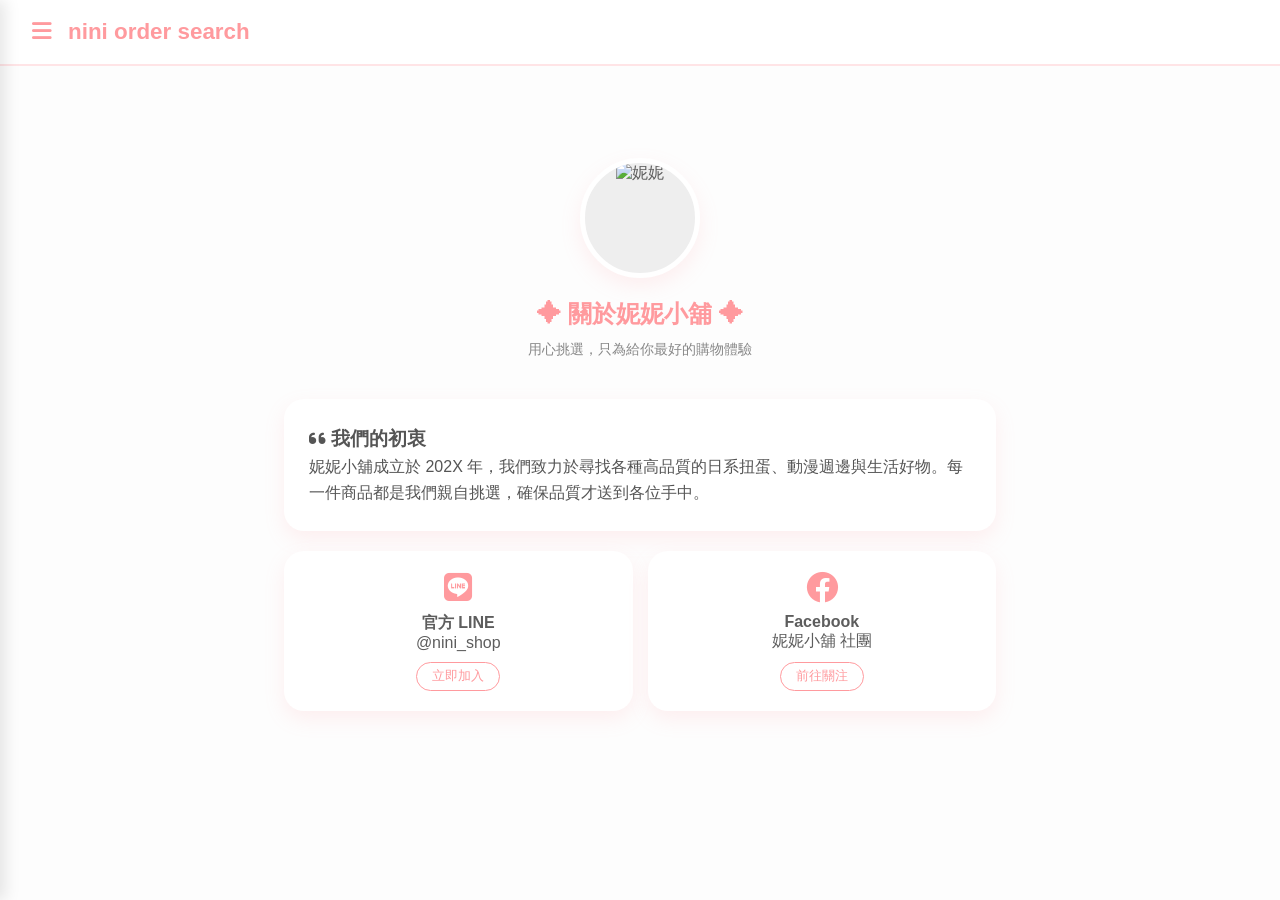
==== about.html @ d5d5d343 "TEST 20260507 TEST 20260507" ====
<!DOCTYPE html>
<html lang="zh-TW">
<head>
    <meta charset="UTF-8">
    <meta name="viewport" content="width=device-width, initial-scale=1.0">
    <title>關於我們 | 妮妮訂單查詢</title>
    <link rel="stylesheet" href="https://cdnjs.cloudflare.com/ajax/libs/font-awesome/6.0.0/css/all.min.css">
    <link rel="stylesheet" href="style.css">
</head>
<body>

    <header class="top-nav">
        <button id="menu-toggle" class="icon-btn"><i class="fas fa-bars"></i></button>
        <div class="logo">nini order search</div>
    </header>

    <nav id="side-menu" class="side-menu">
        <div class="menu-header">
            <h3>MENU</h3>
            <button id="menu-close" class="close-btn"><i class="fas fa-times"></i></button>
        </div>
        <ul class="menu-list">
            <li><a href="index.html"><i class="fas fa-home"></i> 首頁</a></li>
            <li><a href="query.html"><i class="fas fa-search"></i> 訂單查詢</a></li>
            <li><a href="shop.html"><i class="fas fa-shopping-bag"></i> 現貨賣場</a></li>
            <li><a href="about.html" class="active"><i class="fas fa-info-circle"></i> 關於我們</a></li>
        </ul>
    </nav>

    <main class="main-content">
        <section class="about-section">
            <div class="about-hero">
                <div class="profile-img">
                    <img src="images/nini-avatar.jpg" alt="妮妮">
                </div>
                <h2>✦ 關於妮妮小舖 ✦</h2>
                <p class="subtitle">用心挑選，只為給你最好的購物體驗</p>
            </div>

            <div class="about-content">
                <div class="info-card">
                    <h3><i class="fas fa-quote-left"></i> 我們的初衷</h3>
                    <p>妮妮小舖成立於 202X 年，我們致力於尋找各種高品質的日系扭蛋、動漫週邊與生活好物。每一件商品都是我們親自挑選，確保品質才送到各位手中。</p>
                </div>

                <div class="contact-grid">
                    <div class="contact-item">
                        <i class="fab fa-line"></i>
                        <h4>官方 LINE</h4>
                        <p>@nini_shop</p>
                        <a href="#" class="btn-outline">立即加入</a>
                    </div>
                    <div class="contact-item">
                        <i class="fab fa-facebook"></i>
                        <h4>Facebook</h4>
                        <p>妮妮小舖 社團</p>
                        <a href="#" class="btn-outline">前往關注</a>
                    </div>
                </div>
            </div>
        </section>
    </main>

    <div id="overlay" class="overlay"></div>
    <script src="script.js"></script>
</body>
</html>
---- style.css ----
:root {
    --primary-color: #ff9a9e;    /* 珊瑚粉 - 可愛主色 */
    --secondary-color: #f6d365;  /* 奶油黃 - 點綴色 */
    --bg-soft: #fff9f9;          /* 非常淡的粉底色 */
    --text-main: #5d5d5d;        /* 深灰而非純黑，更有質感 */
    --white: #ffffff;
    --radius: 20px;              /* 大圓角增加親和力 */
    --shadow: 0 8px 20px rgba(255, 154, 158, 0.15);
}

* {
    box-sizing: border-box;
    margin: 0;
    padding: 0;
}

body {
    font-family: "微軟正黑體", "Apple LiGothic Medium", sans-serif;
    background-color: #FDFDFD;
    color: var(--text-main);
    overflow-x: hidden;
}

/* 頂部導航 */
.top-nav {
    background: var(--white);
    padding: 1.2rem 2rem;
    display: flex;
    align-items: center;
    position: sticky;
    top: 0;
    z-index: 1000;
    border-bottom: 2px solid #ffe4e6;
}

.icon-btn {
    background: none;
    border: none;
    color: var(--primary-color);
    font-size: 1.4rem;
    cursor: pointer;
    margin-right: 1rem;
    transition: transform 0.2s;
}

.icon-btn:hover { transform: scale(1.1); }

.logo {
    font-size: 1.4rem;
    font-weight: 900;
    color: var(--primary-color);
    text-transform: lowercase;
}
/* 側邊欄基本狀態 */
.side-menu {
    position: fixed;
    top: 0;
    left: -280px; /* 初始位置在螢幕左側外面 */
    width: 280px;
    height: 100%;
    background: #ffffff;
    z-index: 2000; /* 💡 確保這數字比 overlay 高 */
    transition: 0.3s ease; /* 💡 讓它滑出來 */
    box-shadow: 5px 0 15px rgba(0,0,0,0.1);
}
/* 💡 當選單「長出來」時的狀態 */
.side-menu.active {
    left: 0; 
}

/* 頂部 Header */
.menu-header {
    padding: 30px 20px;
    background: #fff5f6; /* 淡淡的底色區分 */
    display: flex;
    justify-content: space-between;
    align-items: center;
}

.menu-header h3 {
    margin: 0;
    color: #ff9a9e;
    font-size: 1.2rem;
}

/* 💡 圓形關閉鈕樣式 */
.close-btn {
    background: #ff9a9e;
    color: white;
    border: none;
    width: 32px;
    height: 32px;
    border-radius: 50%;
    display: flex;
    justify-content: center;
    align-items: center;
    cursor: pointer;
    font-size: 1rem;
    transition: 0.2s;
}

.close-btn:hover {
    background: #ff8085;
    transform: rotate(90deg); /* 滑過時轉一下，更有動感 */
}

/* 列表樣式 */
.menu-list {
    list-style: none;
    padding: 20px 0;
    margin: 0;
}

.menu-list li a {
    padding: 15px 25px;
    text-decoration: none;
    color: #555;
    display: flex;
    align-items: center;
    gap: 15px;
    transition: 0.3s;
}

.menu-list li a i {
    width: 20px;
    color: #ff9a9e;
}

.menu-list li a:hover {
    background: #fffafa;
    color: #ff9a9e;
    padding-left: 35px; /* 滑過時有個向右縮排的效果 */
}

/* 底部區塊 */
.menu-footer {
    margin-top: auto;
    padding: 30px 20px;
    text-align: center;
    border-top: 1px dashed #ffe4e6;
}

.menu-footer p {
    font-size: 0.85rem;
    color: #999;
    margin-bottom: 10px;
}

.social-links {
    display: flex;
    justify-content: center;
    gap: 20px;
    font-size: 1.5rem;
}

.social-links a {
    color: #ff9a9e;
}

/* 主內容 */
.main-content {
    max-width: 800px;
    margin: 2rem auto;
    padding: 0 1.5rem;
}

/* 輪播圖容器優化 */
.hero-carousel {
    width: 100%;
    aspect-ratio: 16 / 9; /* 稍微扁一點點，主流比例 */
    /* 或者 */
    /* aspect-ratio: 3 / 2;  高一點點，更有份量感 */
    margin-bottom: 2rem;
    overflow: hidden;
    border-radius: var(--radius);
    box-shadow: var(--shadow);
    background: #f0f0f0; /* 圖片載入前的底色 */
}

.swiper {
    width: 100%;
    height: 100%;
}

.swiper-slide img {
    width: 100%;
    height: 100%; /* 💡 配合容器高度 */
    display: block;
    object-fit: cover; 
    object-position: center; /* 確保裁切時保留圖片中心 */
}

/* 自定義分頁點顏色 */
.swiper-pagination-bullet-active {
    background: var(--primary-color) !important;
}

/* 針對小螢幕（手機）的微調 */
@media (max-width: 480px) {
    .hero-carousel {
        margin-top: 1rem;
        border-radius: 15px; /* 手機版圓角稍微縮小一點點 */
    }
}

/* 查詢框：胖嘟嘟的設計 */
.search-card {
    background: var(--white);
    padding: 0.8rem 1rem 0.8rem 2rem;
    border-radius: 50px;
    display: flex;
    align-items: center;
    box-shadow: var(--shadow);
    margin-bottom: 3rem;
}

.search-card input {
    flex: 1;
    border: none;
    outline: none;
    font-size: 1.1rem;
    color: var(--text-main);
}

.btn-primary {
    background: linear-gradient(to right, #ff9a9e 0%, #fecfef 100%);
    color: white;
    border: none;
    padding: 0.8rem 2.5rem;
    border-radius: 40px;
    cursor: pointer;
    font-weight: bold;
    box-shadow: 0 4px 10px rgba(255, 154, 158, 0.3);
    transition: 0.3s;
}

.btn-primary:hover {
    transform: translateY(-3px);
    box-shadow: 0 6px 15px rgba(255, 154, 158, 0.4);
}
/* 查詢按鈕正在搜尋時的樣式 */
.btn-primary.loading {
    background: #cccccc !important; /* 變灰色 */
    border-color: #bbbbbb !important;
    color: #711111 !important;
    cursor: not-allowed; /* 滑鼠變成禁止點擊 */
    opacity: 0.8;
}

/* 佈告欄：小卡片感 */
.notice-board {
    margin-top: 20px;
    background: var(--white);
    border-radius: var(--radius);
    padding: 2rem;
    box-shadow: var(--shadow);
}

.section-title {
    font-size: 1.3rem;
    font-weight: bold;
    color: var(--primary-color);
    margin-bottom: 1.5rem;
}

.notice-item {
    display: flex;
    align-items: flex-start;
    gap: 1rem;
    padding: 1.2rem 0;
    border-bottom: 1px dashed #f0f0f0;
}

.notice-tag {
    background: #ffe4e6;
    color: var(--primary-color);
    font-size: 0.7rem;
    font-weight: bold;
    padding: 2px 8px;
    border-radius: 10px;
}

.date { font-size: 0.8rem; color: #aaa; }

/* 遮罩 */
.overlay {
    display: none;
    position: fixed;
    top:0; left:0; width:100%; height:100%;
    background: rgba(255, 154, 158, 0.1);
    backdrop-filter: blur(4px); /* 背景模糊 */
    z-index: 1500;
}
.overlay.active { display: block; }

/* 查詢標題 */
.search-title {
    color: var(--primary-color);
    font-size: 1.8rem;
    margin-bottom: 1.5rem;
    text-align: center;
    font-weight: 900;
}

/* 查詢表單卡片 */
.search-form-card {
    margin-bottom: 25px;
    background: var(--white);
    padding: 2rem;
    border-radius: var(--radius);
    box-shadow: var(--shadow);
    max-width: 500px;
    margin: 0 auto;
}

.input-group {
    text-align: left;
    margin-bottom: 1.5rem;
}

.input-group label {
    display: block;
    font-size: 0.95rem;
    color: var(--primary-color);
    margin-bottom: 0.5rem;
    font-weight: bold;
}

.input-group input {
    width: 100%;
    padding: 12px 15px;
    border-radius: 15px;
    outline: none;
    font-size: 1rem;
    transition: 0.3s;
    background: #FFFFFF;
    border: 1px solid #FFE4E6; /* 極淺的粉紅邊框 */
    color: #4A4A4A;
}

.input-group input:focus {
    border-color: var(--primary-color);
}

/* 查詢按鈕寬度調整 */
#submit-query {
    width: 100%;
    margin-top: 0.5rem;
    font-size: 1.1rem;
}

/* 結果區塊樣式 */
.result-section {
    margin-top: 2rem;
    animation: fadeIn 0.5s ease;
}

@keyframes fadeIn {
    from { opacity: 0; transform: translateY(10px); }
    to { opacity: 1; transform: translateY(0); }
}
/* 讓卡片可以相對定位，好讓狀態標籤定在右上角 */
.order-card {
    position: relative; /* 必須加這行 */
    background: #FFFFFF;
    border-radius: 12px;
    padding: 20px 15px 15px 15px; /* 頂部多留一點空間給狀態 */
    margin-bottom: 15px;
    box-shadow: 0 10px 30px rgba(255, 154, 158, 0.1);
    border: 1px solid #ffe4e8;
}

/* 類型標籤 (如：扭蛋、JUMP SHOP) */
.type-tag {
    background: #4cb3f8; /* 粉紅色標籤 */
    color: #fff;
    padding: 3px 10px;
    border-radius: 20px;
    font-size: 0.85em;
    font-weight: bold;
    margin-right: 8px;
}

/* 狀態標籤改到右上角 */
.status-badge {
    position: absolute;
    top: 15px;
    right: 15px;
    padding: 4px 10px;
    border-radius: 8px;
    font-size: 0.8rem;
    font-weight: bold;
}

.status-badge.status-pending {
    background: #fff5e6;
    color: #ff9900;
}

/* 處理換行問題：保留試算表內的換行格式 */
.item-name {
    margin: 15px 0;
    color: #4A4A4A; 
    font-weight: 600;
    line-height: 1.5;
    white-space: pre-wrap; /* 💡 關鍵：保留換行且自動折行 */
}
.order-date {
    /* 💡 日期改成中灰色，不要搶戲 */
    color: #9B9B9B; 
}
/* 價格區域與圖示 */
.price-info {
    display: flex;
    justify-content: space-between;
    border-top: 1px dashed #eee;
    padding-top: 12px;
    margin-top: 10px;
    font-size: 0.9rem;
}

.price-item i {
    margin-right: 4px;
    color: var(--primary-color);
}

/* 剩餘金額不為 0 時的醒目樣式 */
.has-balance {
    color: #e63946; /* 醒目的紅色 */
    background: #fff0f0;
    padding: 2px 6px;
    border-radius: 4px;
    font-weight: 900;
}

/* 已完成狀態改用藍綠色系，代表健康、正確 */
.status-completed {
    background: #11d15b !important;
    color: #fefefe !important;
}


/* 分頁安鈕 */
.pagination-container {
    display: flex;
    justify-content: center;
    gap: 10px;
    margin-top: 20px;
}

.page-btn {
    border: none;
    background: #fff;
    color: var(--primary-color);
    padding: 8px 15px;
    border-radius: 10px;
    cursor: pointer;
    box-shadow: var(--shadow);
    transition: 0.3s;
}

.page-btn.active {
    background: var(--primary-color);
    color: white;
}
/* 分頁安鈕 */

/* 彈窗背景遮罩 */
.modal {
    display: none; /* 預設隱藏 */
    position: fixed;
    top: 0; left: 0;
    width: 100%; height: 100%;
    background: rgba(255, 154, 158, 0.2);
    backdrop-filter: blur(8px);
    z-index: 3000;
    align-items: center;
    justify-content: center;
}

/* 彈窗主體 */
.modal-content {
    background: var(--white);
    width: 90%;
    max-width: 450px;
    border-radius: var(--radius);
    padding: 2rem;
    box-shadow: 0 15px 35px rgba(255, 154, 158, 0.3);
    animation: modalPop 0.3s cubic-bezier(0.175, 0.885, 0.32, 1.275);
}

@keyframes modalPop {
    from { transform: scale(0.8); opacity: 0; }
    to { transform: scale(1); opacity: 1; }
}

.modal-header {
    display: flex;
    justify-content: center; /* 💡 改成 center 讓標題置中 */
    align-items: center;
    margin-bottom: 1rem;
    border-bottom: 1px dashed #ffe4e6;
    padding-bottom: 0.5rem;
}

.modal-header h3 { color: var(--primary-color); }

.modal-close-btn {
    background: none; border: none;
    font-size: 1.5rem; color: #ccc; cursor: pointer;
}

.modal-date { font-size: 0.85rem; color: #aaa; margin-bottom: 1rem; }

.modal-text {
    line-height: 1.6;
    white-space: pre-wrap; /* 💡 同樣保留內容換行 */
    color: var(--text-main);
}

.modal-footer { margin-top: 2rem; text-align: center; }

/* 關於我們頁面專用 */
.about-section {
    padding: 20px;
    max-width: 800px;
    margin: 0 auto;
}

.about-hero {
    text-align: center;
    padding: 40px 0;
}

.profile-img {
    width: 120px;
    height: 120px;
    border-radius: 50%;
    border: 5px solid #ffffff;
    box-shadow: var(--shadow);
    margin: 0 auto 20px;
    overflow: hidden;
    background: #eee;
}

.profile-img img {
    width: 100%;
    height: 100%;
    object-fit: cover;
}

.about-hero h2 {
    color: var(--primary-color);
    margin-bottom: 10px;
}

.subtitle {
    color: #888;
    font-size: 0.9rem;
}

.info-card {
    background: #fff;
    padding: 25px;
    border-radius: var(--radius);
    box-shadow: var(--shadow);
    margin-bottom: 20px;
    line-height: 1.6;
    color: #555;
}

.contact-grid {
    display: grid;
    grid-template-columns: 1fr 1fr;
    gap: 15px;
}

.contact-item {
    background: #fff;
    padding: 20px;
    border-radius: var(--radius);
    text-align: center;
    box-shadow: var(--shadow);
}

.contact-item i {
    font-size: 2rem;
    color: var(--primary-color);
    margin-bottom: 10px;
}

.btn-outline {
    display: inline-block;
    margin-top: 10px;
    padding: 5px 15px;
    border: 1px solid var(--primary-color);
    color: var(--primary-color);
    text-decoration: none;
    border-radius: 20px;
    font-size: 0.8rem;
    transition: 0.3s;
}

.btn-outline:hover {
    background: var(--primary-color);
    color: #fff;
}

/* 手機版調整 */
@media (max-width: 480px) {
    .contact-grid {
        grid-template-columns: 1fr;
    }
}
/* 選單預設在左邊外面 */
.side-menu {
    left: -280px; 
    transition: 0.3s;
}

/* 💡 當加上 .active 時，滑入畫面 */
.side-menu.active {
    left: 0 !important;
}

/* 💡 遮罩層預設隱藏，加上 .active 才顯示 */
.overlay {
    display: none;
    position: fixed;
    /* ...其他原本的樣式... */
}

.overlay.active {
    display: block !important;
}
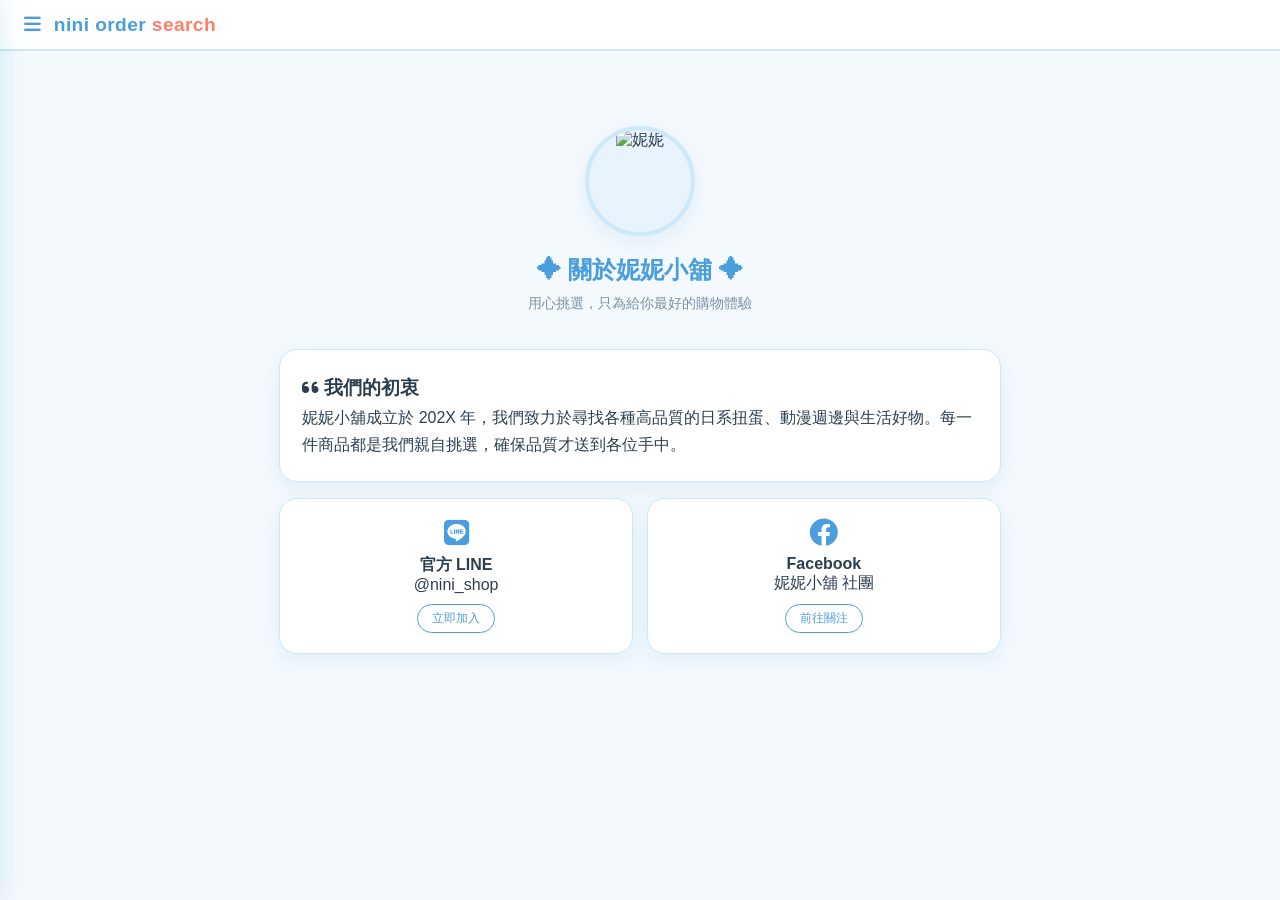
==== commit bb31fb3e: "20260521V1 20260521V1" ====
--- a/about.html
+++ b/about.html
@@ -11,7 +11,7 @@
 
     <header class="top-nav">
         <button id="menu-toggle" class="icon-btn"><i class="fas fa-bars"></i></button>
-        <div class="logo">nini order search</div>
+        <div class="logo">nini order <span>search</span></div>
     </header>
 
     <nav id="side-menu" class="side-menu">
@@ -21,7 +21,6 @@
         </div>
         <ul class="menu-list">
             <li><a href="index.html"><i class="fas fa-home"></i> 首頁</a></li>
-            <li><a href="query.html"><i class="fas fa-search"></i> 訂單查詢</a></li>
             <li><a href="shop.html"><i class="fas fa-shopping-bag"></i> 現貨賣場</a></li>
             <li><a href="about.html" class="active"><i class="fas fa-info-circle"></i> 關於我們</a></li>
         </ul>
--- a/style.css
+++ b/style.css
@@ -1,635 +1,782 @@
-:root {
-    --primary-color: #ff9a9e;    /* 珊瑚粉 - 可愛主色 */
-    --secondary-color: #f6d365;  /* 奶油黃 - 點綴色 */
-    --bg-soft: #fff9f9;          /* 非常淡的粉底色 */
-    --text-main: #5d5d5d;        /* 深灰而非純黑，更有質感 */
-    --white: #ffffff;
-    --radius: 20px;              /* 大圓角增加親和力 */
-    --shadow: 0 8px 20px rgba(255, 154, 158, 0.15);
-}
-
-* {
-    box-sizing: border-box;
-    margin: 0;
-    padding: 0;
-}
-
-body {
-    font-family: "微軟正黑體", "Apple LiGothic Medium", sans-serif;
-    background-color: #FDFDFD;
-    color: var(--text-main);
-    overflow-x: hidden;
-}
-
-/* 頂部導航 */
-.top-nav {
-    background: var(--white);
-    padding: 1.2rem 2rem;
-    display: flex;
-    align-items: center;
-    position: sticky;
-    top: 0;
-    z-index: 1000;
-    border-bottom: 2px solid #ffe4e6;
-}
-
-.icon-btn {
-    background: none;
-    border: none;
-    color: var(--primary-color);
-    font-size: 1.4rem;
-    cursor: pointer;
-    margin-right: 1rem;
-    transition: transform 0.2s;
-}
-
-.icon-btn:hover { transform: scale(1.1); }
-
-.logo {
-    font-size: 1.4rem;
-    font-weight: 900;
-    color: var(--primary-color);
-    text-transform: lowercase;
-}
-/* 側邊欄基本狀態 */
-.side-menu {
-    position: fixed;
-    top: 0;
-    left: -280px; /* 初始位置在螢幕左側外面 */
-    width: 280px;
-    height: 100%;
-    background: #ffffff;
-    z-index: 2000; /* 💡 確保這數字比 overlay 高 */
-    transition: 0.3s ease; /* 💡 讓它滑出來 */
-    box-shadow: 5px 0 15px rgba(0,0,0,0.1);
-}
-/* 💡 當選單「長出來」時的狀態 */
-.side-menu.active {
-    left: 0; 
-}
-
-/* 頂部 Header */
-.menu-header {
-    padding: 30px 20px;
-    background: #fff5f6; /* 淡淡的底色區分 */
-    display: flex;
-    justify-content: space-between;
-    align-items: center;
-}
-
-.menu-header h3 {
-    margin: 0;
-    color: #ff9a9e;
-    font-size: 1.2rem;
-}
-
-/* 💡 圓形關閉鈕樣式 */
-.close-btn {
-    background: #ff9a9e;
-    color: white;
-    border: none;
-    width: 32px;
-    height: 32px;
-    border-radius: 50%;
-    display: flex;
-    justify-content: center;
-    align-items: center;
-    cursor: pointer;
-    font-size: 1rem;
-    transition: 0.2s;
-}
-
-.close-btn:hover {
-    background: #ff8085;
-    transform: rotate(90deg); /* 滑過時轉一下，更有動感 */
-}
-
-/* 列表樣式 */
-.menu-list {
-    list-style: none;
-    padding: 20px 0;
-    margin: 0;
-}
-
-.menu-list li a {
-    padding: 15px 25px;
-    text-decoration: none;
-    color: #555;
-    display: flex;
-    align-items: center;
-    gap: 15px;
-    transition: 0.3s;
-}
-
-.menu-list li a i {
-    width: 20px;
-    color: #ff9a9e;
-}
-
-.menu-list li a:hover {
-    background: #fffafa;
-    color: #ff9a9e;
-    padding-left: 35px; /* 滑過時有個向右縮排的效果 */
-}
-
-/* 底部區塊 */
-.menu-footer {
-    margin-top: auto;
-    padding: 30px 20px;
-    text-align: center;
-    border-top: 1px dashed #ffe4e6;
-}
-
-.menu-footer p {
-    font-size: 0.85rem;
-    color: #999;
-    margin-bottom: 10px;
-}
-
-.social-links {
-    display: flex;
-    justify-content: center;
-    gap: 20px;
-    font-size: 1.5rem;
-}
-
-.social-links a {
-    color: #ff9a9e;
-}
-
-/* 主內容 */
-.main-content {
-    max-width: 800px;
-    margin: 2rem auto;
-    padding: 0 1.5rem;
-}
-
-/* 輪播圖容器優化 */
-.hero-carousel {
-    width: 100%;
-    aspect-ratio: 16 / 9; /* 稍微扁一點點，主流比例 */
-    /* 或者 */
-    /* aspect-ratio: 3 / 2;  高一點點，更有份量感 */
-    margin-bottom: 2rem;
-    overflow: hidden;
-    border-radius: var(--radius);
-    box-shadow: var(--shadow);
-    background: #f0f0f0; /* 圖片載入前的底色 */
-}
-
-.swiper {
-    width: 100%;
-    height: 100%;
-}
-
-.swiper-slide img {
-    width: 100%;
-    height: 100%; /* 💡 配合容器高度 */
-    display: block;
-    object-fit: cover; 
-    object-position: center; /* 確保裁切時保留圖片中心 */
-}
-
-/* 自定義分頁點顏色 */
-.swiper-pagination-bullet-active {
-    background: var(--primary-color) !important;
-}
-
-/* 針對小螢幕（手機）的微調 */
-@media (max-width: 480px) {
-    .hero-carousel {
-        margin-top: 1rem;
-        border-radius: 15px; /* 手機版圓角稍微縮小一點點 */
-    }
-}
-
-/* 查詢框：胖嘟嘟的設計 */
-.search-card {
-    background: var(--white);
-    padding: 0.8rem 1rem 0.8rem 2rem;
-    border-radius: 50px;
-    display: flex;
-    align-items: center;
-    box-shadow: var(--shadow);
-    margin-bottom: 3rem;
-}
-
-.search-card input {
-    flex: 1;
-    border: none;
-    outline: none;
-    font-size: 1.1rem;
-    color: var(--text-main);
-}
-
-.btn-primary {
-    background: linear-gradient(to right, #ff9a9e 0%, #fecfef 100%);
-    color: white;
-    border: none;
-    padding: 0.8rem 2.5rem;
-    border-radius: 40px;
-    cursor: pointer;
-    font-weight: bold;
-    box-shadow: 0 4px 10px rgba(255, 154, 158, 0.3);
-    transition: 0.3s;
-}
-
-.btn-primary:hover {
-    transform: translateY(-3px);
-    box-shadow: 0 6px 15px rgba(255, 154, 158, 0.4);
-}
-/* 查詢按鈕正在搜尋時的樣式 */
-.btn-primary.loading {
-    background: #cccccc !important; /* 變灰色 */
-    border-color: #bbbbbb !important;
-    color: #711111 !important;
-    cursor: not-allowed; /* 滑鼠變成禁止點擊 */
-    opacity: 0.8;
-}
-
-/* 佈告欄：小卡片感 */
-.notice-board {
-    margin-top: 20px;
-    background: var(--white);
-    border-radius: var(--radius);
-    padding: 2rem;
-    box-shadow: var(--shadow);
-}
-
-.section-title {
-    font-size: 1.3rem;
-    font-weight: bold;
-    color: var(--primary-color);
-    margin-bottom: 1.5rem;
-}
-
-.notice-item {
-    display: flex;
-    align-items: flex-start;
-    gap: 1rem;
-    padding: 1.2rem 0;
-    border-bottom: 1px dashed #f0f0f0;
-}
-
-.notice-tag {
-    background: #ffe4e6;
-    color: var(--primary-color);
-    font-size: 0.7rem;
-    font-weight: bold;
-    padding: 2px 8px;
-    border-radius: 10px;
-}
-
-.date { font-size: 0.8rem; color: #aaa; }
-
-/* 遮罩 */
-.overlay {
-    display: none;
-    position: fixed;
-    top:0; left:0; width:100%; height:100%;
-    background: rgba(255, 154, 158, 0.1);
-    backdrop-filter: blur(4px); /* 背景模糊 */
-    z-index: 1500;
-}
-.overlay.active { display: block; }
-
-/* 查詢標題 */
-.search-title {
-    color: var(--primary-color);
-    font-size: 1.8rem;
-    margin-bottom: 1.5rem;
-    text-align: center;
-    font-weight: 900;
-}
-
-/* 查詢表單卡片 */
-.search-form-card {
-    margin-bottom: 25px;
-    background: var(--white);
-    padding: 2rem;
-    border-radius: var(--radius);
-    box-shadow: var(--shadow);
-    max-width: 500px;
-    margin: 0 auto;
-}
-
-.input-group {
-    text-align: left;
-    margin-bottom: 1.5rem;
-}
-
-.input-group label {
-    display: block;
-    font-size: 0.95rem;
-    color: var(--primary-color);
-    margin-bottom: 0.5rem;
-    font-weight: bold;
-}
-
-.input-group input {
-    width: 100%;
-    padding: 12px 15px;
-    border-radius: 15px;
-    outline: none;
-    font-size: 1rem;
-    transition: 0.3s;
-    background: #FFFFFF;
-    border: 1px solid #FFE4E6; /* 極淺的粉紅邊框 */
-    color: #4A4A4A;
-}
-
-.input-group input:focus {
-    border-color: var(--primary-color);
-}
-
-/* 查詢按鈕寬度調整 */
-#submit-query {
-    width: 100%;
-    margin-top: 0.5rem;
-    font-size: 1.1rem;
-}
-
-/* 結果區塊樣式 */
-.result-section {
-    margin-top: 2rem;
-    animation: fadeIn 0.5s ease;
-}
-
-@keyframes fadeIn {
-    from { opacity: 0; transform: translateY(10px); }
-    to { opacity: 1; transform: translateY(0); }
-}
-/* 讓卡片可以相對定位，好讓狀態標籤定在右上角 */
-.order-card {
-    position: relative; /* 必須加這行 */
-    background: #FFFFFF;
-    border-radius: 12px;
-    padding: 20px 15px 15px 15px; /* 頂部多留一點空間給狀態 */
-    margin-bottom: 15px;
-    box-shadow: 0 10px 30px rgba(255, 154, 158, 0.1);
-    border: 1px solid #ffe4e8;
-}
-
-/* 類型標籤 (如：扭蛋、JUMP SHOP) */
-.type-tag {
-    background: #4cb3f8; /* 粉紅色標籤 */
-    color: #fff;
-    padding: 3px 10px;
-    border-radius: 20px;
-    font-size: 0.85em;
-    font-weight: bold;
-    margin-right: 8px;
-}
-
-/* 狀態標籤改到右上角 */
-.status-badge {
-    position: absolute;
-    top: 15px;
-    right: 15px;
-    padding: 4px 10px;
-    border-radius: 8px;
-    font-size: 0.8rem;
-    font-weight: bold;
-}
-
-.status-badge.status-pending {
-    background: #fff5e6;
-    color: #ff9900;
-}
-
-/* 處理換行問題：保留試算表內的換行格式 */
-.item-name {
-    margin: 15px 0;
-    color: #4A4A4A; 
-    font-weight: 600;
-    line-height: 1.5;
-    white-space: pre-wrap; /* 💡 關鍵：保留換行且自動折行 */
-}
-.order-date {
-    /* 💡 日期改成中灰色，不要搶戲 */
-    color: #9B9B9B; 
-}
-/* 價格區域與圖示 */
-.price-info {
-    display: flex;
-    justify-content: space-between;
-    border-top: 1px dashed #eee;
-    padding-top: 12px;
-    margin-top: 10px;
-    font-size: 0.9rem;
-}
-
-.price-item i {
-    margin-right: 4px;
-    color: var(--primary-color);
-}
-
-/* 剩餘金額不為 0 時的醒目樣式 */
-.has-balance {
-    color: #e63946; /* 醒目的紅色 */
-    background: #fff0f0;
-    padding: 2px 6px;
-    border-radius: 4px;
-    font-weight: 900;
-}
-
-/* 已完成狀態改用藍綠色系，代表健康、正確 */
-.status-completed {
-    background: #11d15b !important;
-    color: #fefefe !important;
-}
-
-
-/* 分頁安鈕 */
-.pagination-container {
-    display: flex;
-    justify-content: center;
-    gap: 10px;
-    margin-top: 20px;
-}
-
-.page-btn {
-    border: none;
-    background: #fff;
-    color: var(--primary-color);
-    padding: 8px 15px;
-    border-radius: 10px;
-    cursor: pointer;
-    box-shadow: var(--shadow);
-    transition: 0.3s;
-}
-
-.page-btn.active {
-    background: var(--primary-color);
-    color: white;
-}
-/* 分頁安鈕 */
-
-/* 彈窗背景遮罩 */
-.modal {
-    display: none; /* 預設隱藏 */
-    position: fixed;
-    top: 0; left: 0;
-    width: 100%; height: 100%;
-    background: rgba(255, 154, 158, 0.2);
-    backdrop-filter: blur(8px);
-    z-index: 3000;
-    align-items: center;
-    justify-content: center;
-}
-
-/* 彈窗主體 */
-.modal-content {
-    background: var(--white);
-    width: 90%;
-    max-width: 450px;
-    border-radius: var(--radius);
-    padding: 2rem;
-    box-shadow: 0 15px 35px rgba(255, 154, 158, 0.3);
-    animation: modalPop 0.3s cubic-bezier(0.175, 0.885, 0.32, 1.275);
-}
-
-@keyframes modalPop {
-    from { transform: scale(0.8); opacity: 0; }
-    to { transform: scale(1); opacity: 1; }
-}
-
-.modal-header {
-    display: flex;
-    justify-content: center; /* 💡 改成 center 讓標題置中 */
-    align-items: center;
-    margin-bottom: 1rem;
-    border-bottom: 1px dashed #ffe4e6;
-    padding-bottom: 0.5rem;
-}
-
-.modal-header h3 { color: var(--primary-color); }
-
-.modal-close-btn {
-    background: none; border: none;
-    font-size: 1.5rem; color: #ccc; cursor: pointer;
-}
-
-.modal-date { font-size: 0.85rem; color: #aaa; margin-bottom: 1rem; }
-
-.modal-text {
-    line-height: 1.6;
-    white-space: pre-wrap; /* 💡 同樣保留內容換行 */
-    color: var(--text-main);
-}
-
-.modal-footer { margin-top: 2rem; text-align: center; }
-
-/* 關於我們頁面專用 */
-.about-section {
-    padding: 20px;
-    max-width: 800px;
-    margin: 0 auto;
-}
-
-.about-hero {
-    text-align: center;
-    padding: 40px 0;
-}
-
-.profile-img {
-    width: 120px;
-    height: 120px;
-    border-radius: 50%;
-    border: 5px solid #ffffff;
-    box-shadow: var(--shadow);
-    margin: 0 auto 20px;
-    overflow: hidden;
-    background: #eee;
-}
-
-.profile-img img {
-    width: 100%;
-    height: 100%;
-    object-fit: cover;
-}
-
-.about-hero h2 {
-    color: var(--primary-color);
-    margin-bottom: 10px;
-}
-
-.subtitle {
-    color: #888;
-    font-size: 0.9rem;
-}
-
-.info-card {
-    background: #fff;
-    padding: 25px;
-    border-radius: var(--radius);
-    box-shadow: var(--shadow);
-    margin-bottom: 20px;
-    line-height: 1.6;
-    color: #555;
-}
-
-.contact-grid {
-    display: grid;
-    grid-template-columns: 1fr 1fr;
-    gap: 15px;
-}
-
-.contact-item {
-    background: #fff;
-    padding: 20px;
-    border-radius: var(--radius);
-    text-align: center;
-    box-shadow: var(--shadow);
-}
-
-.contact-item i {
-    font-size: 2rem;
-    color: var(--primary-color);
-    margin-bottom: 10px;
-}
-
-.btn-outline {
-    display: inline-block;
-    margin-top: 10px;
-    padding: 5px 15px;
-    border: 1px solid var(--primary-color);
-    color: var(--primary-color);
-    text-decoration: none;
-    border-radius: 20px;
-    font-size: 0.8rem;
-    transition: 0.3s;
-}
-
-.btn-outline:hover {
-    background: var(--primary-color);
-    color: #fff;
-}
-
-/* 手機版調整 */
-@media (max-width: 480px) {
-    .contact-grid {
-        grid-template-columns: 1fr;
-    }
-}
-/* 選單預設在左邊外面 */
-.side-menu {
-    left: -280px; 
-    transition: 0.3s;
-}
-
-/* 💡 當加上 .active 時，滑入畫面 */
-.side-menu.active {
-    left: 0 !important;
-}
-
-/* 💡 遮罩層預設隱藏，加上 .active 才顯示 */
-.overlay {
-    display: none;
-    position: fixed;
-    /* ...其他原本的樣式... */
-}
-
-.overlay.active {
-    display: block !important;
-}+:root {
+    --primary:     #4a9edd;   /* 主藍 */
+    --primary-dark:#2f7fc1;   /* 深藍，hover 用 */
+    --primary-soft:#e8f4fd;   /* 極淡藍底 */
+    --accent:      #ff7f6b;   /* 珊瑚橘，點綴對比色 */
+    --accent-soft: #fff1ee;   /* 淡橘底 */
+    --border:      #cde8f8;   /* 淡藍邊框 */
+    --text-main:   #2d3e50;   /* 深藍灰主文字 */
+    --text-sub:    #7a92a8;   /* 次要文字 */
+    --white:       #ffffff;
+    --bg:          #f4f9fd;   /* 頁面底色 */
+    --radius:      18px;
+    --shadow:      0 6px 20px rgba(74, 158, 221, 0.12);
+}
+
+* { box-sizing: border-box; margin: 0; padding: 0; }
+
+body {
+    font-family: "微軟正黑體", "Apple LiGothic Medium", sans-serif;
+    background-color: var(--bg);
+    color: var(--text-main);
+    overflow-x: hidden;
+}
+
+/* ── 頂部導航 ── */
+.top-nav {
+    background: var(--white);
+    padding: 0.85rem 1.5rem;
+    display: flex;
+    align-items: center;
+    position: sticky;
+    top: 0;
+    z-index: 1000;
+    border-bottom: 2px solid var(--border);
+}
+
+.icon-btn {
+    background: none;
+    border: none;
+    color: var(--primary);
+    font-size: 1.2rem;
+    cursor: pointer;
+    margin-right: 0.8rem;
+    transition: transform 0.2s;
+}
+.icon-btn:hover { transform: scale(1.1); }
+
+.logo {
+    font-size: 1.2rem;
+    font-weight: 900;
+    color: var(--primary);
+    text-transform: lowercase;
+    letter-spacing: 0.02em;
+}
+.logo span { color: var(--accent); } /* 讓 HTML 可以包一個 <span> 點色 */
+
+/* ── 側邊選單 ── */
+.side-menu {
+    position: fixed;
+    top: 0;
+    left: -280px;
+    width: 280px;
+    height: 100%;
+    background: var(--white);
+    z-index: 2000;
+    transition: 0.3s ease;
+    box-shadow: 5px 0 20px rgba(74, 158, 221, 0.15);
+}
+.side-menu.active { left: 0; }
+
+.menu-header {
+    padding: 28px 20px;
+    background: var(--primary-soft);
+    display: flex;
+    justify-content: space-between;
+    align-items: center;
+    border-bottom: 1px solid var(--border);
+}
+.menu-header h2, .menu-header h3 {
+    margin: 0;
+    color: var(--primary);
+    font-size: 1.1rem;
+    font-weight: 900;
+}
+
+.close-btn {
+    background: var(--primary);
+    color: white;
+    border: none;
+    width: 32px;
+    height: 32px;
+    border-radius: 50%;
+    display: flex;
+    justify-content: center;
+    align-items: center;
+    cursor: pointer;
+    font-size: 0.95rem;
+    transition: 0.2s;
+}
+.close-btn:hover { background: var(--primary-dark); transform: rotate(90deg); }
+
+.menu-list { list-style: none; padding: 16px 0; margin: 0; }
+
+.menu-list li a {
+    padding: 15px 24px;
+    text-decoration: none;
+    color: var(--text-main);
+    display: flex;
+    align-items: center;
+    gap: 14px;
+    font-size: 1.1rem;
+    font-weight: 600;
+    transition: 0.25s;
+}
+.menu-list li a i { width: 22px; color: var(--primary); font-size: 1rem; }
+.menu-list li a:hover {
+    background: var(--primary-soft);
+    color: var(--primary);
+    padding-left: 34px;
+}
+
+.menu-footer {
+    margin-top: auto;
+    padding: 24px 20px;
+    text-align: center;
+    border-top: 1px dashed var(--border);
+}
+.menu-footer p { font-size: 0.82rem; color: var(--text-sub); margin-bottom: 10px; }
+
+.social-links { display: flex; justify-content: center; gap: 20px; font-size: 1.4rem; }
+.social-links a { color: var(--primary); }
+
+/* ── 主內容 ── */
+.main-content {
+    max-width: 800px;
+    margin: 1.2rem auto;
+    padding: 0 1.2rem;
+}
+
+/* ── 輪播 ── */
+.hero-carousel {
+    width: 100%;
+    aspect-ratio: 16 / 9;
+    margin-bottom: 1.5rem;
+    overflow: hidden;
+    border-radius: var(--radius);
+    box-shadow: var(--shadow);
+    background: #daeef8;
+}
+.swiper { width: 100%; height: 100%; }
+.swiper-slide img {
+    width: 100%; height: 100%;
+    display: block;
+    object-fit: cover;
+    object-position: center;
+}
+.swiper-pagination-bullet-active { background: var(--primary) !important; }
+
+@media (max-width: 480px) {
+    .hero-carousel { margin-top: 1rem; border-radius: 14px; }
+}
+
+/* ── 按鈕 ── */
+.btn-primary {
+    background: var(--primary);
+    color: white;
+    border: none;
+    padding: 0.8rem 2.5rem;
+    border-radius: 40px;
+    cursor: pointer;
+    font-weight: bold;
+    font-size: 1rem;
+    box-shadow: 0 4px 12px rgba(74, 158, 221, 0.3), 0 2px 8px rgba(255, 127, 107, 0.15);
+    transition: 0.25s;
+}
+.btn-primary:hover {
+    background: var(--primary-dark);
+    transform: translateY(-2px);
+    box-shadow: 0 6px 16px rgba(74, 158, 221, 0.35), 0 3px 10px rgba(255, 127, 107, 0.2);
+}
+.btn-primary.loading {
+    background: #d0d8e0 !important;
+    background-image: none !important;
+    color: #8a9aaa !important;
+    box-shadow: none !important;
+    cursor: not-allowed;
+    transform: none !important;
+}
+
+/* ── 查詢表單 ── */
+.search-title {
+    color: var(--primary);
+    font-size: 1.4rem;
+    margin-bottom: 1rem;
+    text-align: center;
+    font-weight: 900;
+}
+
+.search-form-card {
+    background: var(--white);
+    padding: 1.5rem;
+    border-radius: var(--radius);
+    box-shadow: var(--shadow);
+    max-width: 500px;
+    margin: 0 auto;
+}
+
+.input-group { text-align: left; margin-bottom: 1.3rem; }
+
+.input-group label {
+    display: block;
+    font-size: 0.92rem;
+    color: var(--primary);
+    margin-bottom: 0.45rem;
+    font-weight: bold;
+}
+
+.input-group input {
+    width: 100%;
+    padding: 11px 14px;
+    border-radius: 12px;
+    outline: none;
+    font-size: 1rem;
+    transition: 0.25s;
+    background: var(--white);
+    border: 1.5px solid var(--border);
+    color: var(--text-main);
+}
+.input-group input:focus { border-color: var(--primary); }
+
+#submit-query { width: 100%; margin-top: 0.5rem; font-size: 1rem; }
+
+/* ── 佈告欄 ── */
+.notice-board {
+    margin-top: 1.2rem;
+    background: var(--white);
+    border-radius: var(--radius);
+    padding: 1.5rem;
+    box-shadow: var(--shadow);
+}
+
+.section-title {
+    font-size: 1.05rem;
+    font-weight: bold;
+    color: var(--text-main);
+    margin-bottom: 0.8rem;
+    display: flex;
+    align-items: center;
+    gap: 8px;
+}
+.section-title::before {
+    content: '';
+    display: inline-block;
+    width: 4px;
+    height: 1.1em;
+    background: linear-gradient(to bottom, var(--primary), var(--accent));
+    border-radius: 4px;
+    flex-shrink: 0;
+}
+
+.notice-item {
+    display: flex;
+    align-items: flex-start;
+    gap: 0.75rem;
+    padding: 0.75rem 0;
+    border-bottom: 1px dashed var(--border);
+    cursor: pointer;
+    transition: 0.2s;
+}
+.notice-item:hover { background: var(--primary-soft); border-radius: 8px; padding-left: 6px; }
+
+/* notice-tag 依類型各自配色，由 JS 加 class */
+.notice-tag {
+    font-size: 0.68rem;
+    font-weight: bold;
+    padding: 2px 8px;
+    border-radius: 8px;
+    white-space: nowrap;
+}
+.notice-tag-new  { background: #fff1ee; color: #e05c3a; border: 1px solid #ffbfaf; }
+.notice-tag-info { background: var(--primary-soft); color: var(--primary-dark); border: 1px solid var(--border); }
+.notice-tag-sale { background: #fefce8; color: #a16207; border: 1px solid #fde047; }
+
+.date { font-size: 0.78rem; color: var(--text-sub); }
+
+/* ── 遮罩 ── */
+.overlay {
+    display: none;
+    position: fixed;
+    top: 0; left: 0; width: 100%; height: 100%;
+    background: rgba(42, 90, 140, 0.12);
+    backdrop-filter: blur(4px);
+    z-index: 1500;
+}
+.overlay.active { display: block !important; }
+
+/* ── 分頁按鈕 ── */
+.pagination-container {
+    display: flex;
+    justify-content: center;
+    gap: 8px;
+    margin-top: 16px;
+}
+.page-btn {
+    border: 1.5px solid var(--border);
+    background: var(--white);
+    color: var(--primary);
+    padding: 6px 14px;
+    border-radius: 10px;
+    cursor: pointer;
+    font-size: 0.88rem;
+    transition: 0.2s;
+}
+.page-btn:hover { background: var(--primary-soft); }
+.page-btn.active { background: var(--primary); color: white; border-color: var(--primary); }
+
+/* ── 公告彈窗 ── */
+.modal {
+    display: none;
+    position: fixed;
+    top: 0; left: 0;
+    width: 100%; height: 100%;
+    background: rgba(42, 90, 140, 0.18);
+    backdrop-filter: blur(8px);
+    z-index: 3000;
+    align-items: center;
+    justify-content: center;
+}
+.modal-content {
+    background: var(--white);
+    width: 90%;
+    max-width: 440px;
+    border-radius: var(--radius);
+    padding: 1.8rem;
+    box-shadow: 0 16px 40px rgba(74, 158, 221, 0.2);
+    animation: modalPop 0.28s cubic-bezier(0.175, 0.885, 0.32, 1.275);
+}
+@keyframes modalPop {
+    from { transform: scale(0.85); opacity: 0; }
+    to   { transform: scale(1);    opacity: 1; }
+}
+.modal-header {
+    display: flex;
+    justify-content: center;
+    align-items: center;
+    margin-bottom: 1rem;
+    border-bottom: 1px solid var(--border);
+    padding-bottom: 0.6rem;
+}
+.modal-header h3 { color: var(--primary); font-size: 1.05rem; }
+.modal-date { font-size: 0.82rem; color: var(--text-sub); margin-bottom: 0.8rem; }
+.modal-text { line-height: 1.7; white-space: pre-wrap; color: var(--text-main); font-size: 0.95rem; }
+.modal-footer { margin-top: 1.5rem; text-align: center; }
+
+/* ── 訂單結果 ── */
+.result-section {
+    margin-top: 1.5rem;
+    animation: fadeIn 0.4s ease;
+}
+@keyframes fadeIn {
+    from { opacity: 0; transform: translateY(8px); }
+    to   { opacity: 1; transform: translateY(0); }
+}
+
+.order-card {
+    background: var(--white);
+    border-radius: 14px;
+    padding: 14px;
+    margin-bottom: 12px;
+    box-shadow: var(--shadow);
+    border: 1px solid var(--border);
+}
+
+/* 卡片頂部一行：類型 / 日期 / 狀態 */
+.card-header {
+    display: flex;
+    align-items: center;
+    gap: 8px;
+    margin-bottom: 6px;
+}
+.card-header .order-date { flex: 1; }
+
+.type-tag {
+    background: var(--primary-soft);
+    color: var(--primary-dark);
+    border: 1px solid var(--border);
+    padding: 2px 10px;
+    border-radius: 20px;
+    font-size: 0.75rem;
+    font-weight: 700;
+    white-space: nowrap;
+}
+
+.order-date { color: var(--text-sub); font-size: 0.8rem; }
+
+/* 狀態標籤 */
+.status-badge {
+    padding: 2px 10px;
+    border-radius: 20px;
+    font-size: 0.72rem;
+    font-weight: 700;
+    letter-spacing: 0.03em;
+    white-space: nowrap;
+}
+.status-done      { background: #f0fdf4; color: #16a34a; border: 1px solid #86efac; }
+.status-shipped   { background: #eff6ff; color: #2563eb; border: 1px solid #93c5fd; }
+.status-arrived   { background: #e0f2fe; color: #0284c7; border: 1px solid #7dd3fc; }
+.status-transit   { background: #fefce8; color: #a16207; border: 1px solid #fde047; }
+.status-bought    { background: #faf5ff; color: #7c3aed; border: 1px solid #c4b5fd; }
+.status-pending   { background: #fff7ed; color: #c2410c; border: 1px solid #fdba74; }
+.status-cancelled { background: #f8fafc; color: #94a3b8; border: 1px solid #cbd5e1; }
+
+/* 商品名稱 */
+.item-name {
+    margin: 10px 0 8px;
+    color: var(--text-main);
+    font-weight: 600;
+    font-size: 0.97rem;
+    line-height: 1.6;
+    white-space: pre-wrap;
+}
+
+/* 價格區域 */
+.price-info {
+    display: flex;
+    justify-content: space-between;
+    border-top: 1px solid var(--border);
+    padding-top: 12px;
+    margin-top: 8px;
+}
+.price-item {
+    display: flex;
+    flex-direction: column;
+    align-items: center;
+    gap: 3px;
+    flex: 1;
+}
+.price-item:nth-child(1) i { color: #e0a825; font-size: 1rem; }
+.price-item:nth-child(2) i { color: #38c172; font-size: 1rem; }
+.price-item:nth-child(3) i { color: #94a3b8; font-size: 1rem; }
+.price-item span   { color: var(--text-sub); font-size: 0.75rem; }
+.price-item strong { color: var(--text-main); font-size: 0.92rem; font-weight: 700; }
+
+.has-balance-item i    { color: #dc2626 !important; }
+.has-balance-item span { color: #dc2626 !important; }
+.has-balance-item strong {
+    color: #fff;
+    background: #dc2626;
+    padding: 2px 9px;
+    border-radius: 8px;
+    font-weight: 900;
+}
+
+/* ── 關於我們 ── */
+.about-section { padding: 20px; max-width: 800px; margin: 0 auto; }
+.about-hero { text-align: center; padding: 36px 0; }
+
+.profile-img {
+    width: 110px; height: 110px;
+    border-radius: 50%;
+    border: 4px solid var(--border);
+    box-shadow: var(--shadow);
+    margin: 0 auto 18px;
+    overflow: hidden;
+    background: var(--primary-soft);
+}
+.profile-img img { width: 100%; height: 100%; object-fit: cover; }
+.about-hero h2 { color: var(--primary); margin-bottom: 8px; }
+.subtitle { color: var(--text-sub); font-size: 0.88rem; }
+
+.info-card {
+    background: var(--white);
+    padding: 22px;
+    border-radius: var(--radius);
+    box-shadow: var(--shadow);
+    margin-bottom: 16px;
+    line-height: 1.7;
+    color: var(--text-main);
+    border: 1px solid var(--border);
+}
+
+.contact-grid { display: grid; grid-template-columns: 1fr 1fr; gap: 14px; }
+.contact-item {
+    background: var(--white);
+    padding: 20px;
+    border-radius: var(--radius);
+    text-align: center;
+    box-shadow: var(--shadow);
+    border: 1px solid var(--border);
+}
+.contact-item i { font-size: 1.8rem; color: var(--primary); margin-bottom: 8px; }
+
+.btn-outline {
+    display: inline-block;
+    margin-top: 10px;
+    padding: 5px 14px;
+    border: 1.5px solid var(--primary);
+    color: var(--primary);
+    text-decoration: none;
+    border-radius: 20px;
+    font-size: 0.78rem;
+    transition: 0.25s;
+}
+.btn-outline:hover { background: var(--primary); color: white; }
+
+@media (max-width: 480px) {
+    .contact-grid { grid-template-columns: 1fr; }
+}
+
+/* ── 篩選列 ── */
+.filter-bar {
+    display: flex;
+    flex-wrap: wrap;
+    gap: 8px;
+    margin-bottom: 1rem;
+}
+
+.filter-chip {
+    display: flex;
+    align-items: center;
+    gap: 5px;
+    padding: 5px 12px;
+    border-radius: 20px;
+    border: 1.5px solid var(--border);
+    background: var(--white);
+    font-size: 0.78rem;
+    color: var(--text-sub);
+    cursor: pointer;
+    transition: 0.2s;
+    user-select: none;
+}
+.filter-chip input[type="checkbox"] { display: none; }
+
+.chip-count {
+    font-style: normal;
+    font-size: 0.68rem;
+    font-weight: 700;
+    background: rgba(0,0,0,0.08);
+    padding: 0px 5px;
+    border-radius: 10px;
+    margin-left: 2px;
+    line-height: 1.6;
+}
+/* 全部勾選時 count 用白色半透明 */
+.all-chip:has(input:checked) .chip-count {
+    background: rgba(255,255,255,0.25);
+    color: white;
+}
+
+/* 全部 */
+.all-chip:has(input:checked) {
+    background: var(--primary);
+    border-color: var(--primary);
+    color: white;
+    font-weight: 700;
+}
+
+/* 各狀態勾選後套對應顏色 */
+.filter-chip[data-status="已完成"]:has(input:checked)  { background: #f0fdf4; color: #16a34a; border-color: #86efac; font-weight: 700; }
+.filter-chip[data-status="已出貨"]:has(input:checked)  { background: #eff6ff; color: #2563eb; border-color: #93c5fd; font-weight: 700; }
+.filter-chip[data-status="已抵台"]:has(input:checked)  { background: #e0f2fe; color: #0284c7; border-color: #7dd3fc; font-weight: 700; }
+.filter-chip[data-status="運回中"]:has(input:checked)  { background: #fefce8; color: #a16207; border-color: #fde047; font-weight: 700; }
+.filter-chip[data-status="已購入"]:has(input:checked)  { background: #faf5ff; color: #7c3aed; border-color: #c4b5fd; font-weight: 700; }
+.filter-chip[data-status="待採買"]:has(input:checked)  { background: #fff7ed; color: #c2410c; border-color: #fdba74; font-weight: 700; }
+.filter-chip[data-status="已取消"]:has(input:checked)  { background: #f8fafc; color: #94a3b8; border-color: #cbd5e1; font-weight: 700; }
+
+/* ── Toast 提示 ── */
+#toast {
+    position: fixed;
+    bottom: 2rem;
+    left: 50%;
+    transform: translateX(-50%) translateY(10px);
+    background: var(--text-main);
+    color: white;
+    padding: 0.7rem 1.4rem;
+    border-radius: 40px;
+    font-size: 0.88rem;
+    white-space: nowrap;
+    opacity: 0;
+    transition: opacity 0.25s, transform 0.25s;
+    z-index: 9999;
+    pointer-events: none;
+    box-shadow: 0 4px 16px rgba(45, 62, 80, 0.2);
+}
+#toast.show {
+    opacity: 1;
+    transform: translateX(-50%) translateY(0);
+}
+
+/* ── 現貨賣場 ── */
+.shop-section { padding-bottom: 2rem; }
+
+.shop-search-wrap { margin-bottom: 1.2rem; }
+
+.shop-search-box {
+    display: flex;
+    align-items: center;
+    gap: 10px;
+    background: var(--white);
+    border: 1.5px solid var(--border);
+    border-radius: 40px;
+    padding: 10px 16px;
+    box-shadow: var(--shadow);
+    transition: 0.2s;
+}
+.shop-search-box:focus-within {
+    border-color: var(--primary);
+    box-shadow: 0 4px 16px rgba(74, 158, 221, 0.18);
+}
+.shop-search-box i { color: var(--text-sub); font-size: 0.95rem; flex-shrink: 0; }
+.shop-search-box input {
+    flex: 1;
+    border: none;
+    outline: none;
+    font-size: 0.95rem;
+    color: var(--text-main);
+    background: transparent;
+}
+.shop-clear-btn {
+    background: none;
+    border: none;
+    color: var(--text-sub);
+    cursor: pointer;
+    display: flex;
+    align-items: center;
+    font-size: 0.85rem;
+    padding: 0;
+    transition: color 0.2s;
+}
+.shop-clear-btn:hover { color: var(--primary); }
+
+.shop-count {
+    font-size: 0.78rem;
+    color: var(--text-sub);
+    margin-top: 6px;
+    padding-left: 4px;
+}
+
+.shop-grid {
+    display: grid;
+    grid-template-columns: repeat(2, 1fr);
+    gap: 14px;
+}
+@media (min-width: 600px) {
+    .shop-grid { grid-template-columns: repeat(3, 1fr); }
+}
+
+.shop-card {
+    background: var(--white);
+    border-radius: 14px;
+    border: 1px solid var(--border);
+    box-shadow: var(--shadow);
+    overflow: hidden;
+    cursor: pointer;
+    transition: transform 0.2s, box-shadow 0.2s;
+}
+.shop-card:hover {
+    transform: translateY(-4px);
+    box-shadow: 0 10px 28px rgba(74, 158, 221, 0.18);
+}
+.shop-card:active { transform: scale(0.97); }
+
+.shop-card-img-wrap {
+    position: relative;
+    aspect-ratio: 1 / 1;
+    background: var(--primary-soft);
+    overflow: hidden;
+}
+.shop-card-img-wrap img {
+    width: 100%; height: 100%;
+    object-fit: cover;
+    display: block;
+    transition: transform 0.3s;
+}
+.shop-card:hover .shop-card-img-wrap img { transform: scale(1.04); }
+
+.shop-card-tag {
+    position: absolute;
+    top: 8px; left: 8px;
+    background: var(--primary);
+    color: white;
+    font-size: 0.65rem;
+    font-weight: 700;
+    padding: 2px 8px;
+    border-radius: 20px;
+}
+
+.shop-card-info { padding: 10px 12px 12px; }
+.shop-card-name {
+    font-size: 0.88rem;
+    font-weight: 600;
+    color: var(--text-main);
+    margin-bottom: 4px;
+    white-space: nowrap;
+    overflow: hidden;
+    text-overflow: ellipsis;
+}
+.shop-card-price {
+    font-size: 0.85rem;
+    color: var(--accent);
+    font-weight: 700;
+}
+
+.shop-empty {
+    display: flex;
+    flex-direction: column;
+    align-items: center;
+    justify-content: center;
+    gap: 12px;
+    padding: 3rem 0;
+    color: var(--text-sub);
+}
+.shop-empty i { font-size: 2.5rem; color: var(--border); }
+.shop-empty p { font-size: 0.9rem; }
+
+.shop-modal-content {
+    position: relative;
+    padding: 0;
+    overflow: hidden;
+    max-width: 400px;
+}
+.shop-modal-img-wrap {
+    width: 100%;
+    aspect-ratio: 1 / 1;
+    background: var(--primary-soft);
+    overflow: hidden;
+}
+.shop-modal-img-wrap img {
+    width: 100%; height: 100%;
+    object-fit: cover;
+    display: block;
+}
+.shop-modal-body { padding: 1.2rem 1.4rem 1.4rem; }
+.shop-modal-tag {
+    font-size: 0.72rem;
+    color: var(--primary);
+    font-weight: 700;
+    margin-bottom: 4px;
+    text-transform: uppercase;
+    letter-spacing: 0.05em;
+}
+.shop-modal-body h3 {
+    font-size: 1.05rem;
+    color: var(--text-main);
+    margin-bottom: 6px;
+}
+.shop-modal-desc {
+    font-size: 0.85rem;
+    color: var(--text-sub);
+    line-height: 1.6;
+    margin-bottom: 10px;
+}
+.shop-modal-price {
+    font-size: 1.1rem;
+    font-weight: 900;
+    color: var(--accent);
+    margin-bottom: 14px;
+}
+.shop-modal-btn {
+    display: block;
+    text-align: center;
+    text-decoration: none;
+    padding: 0.7rem;
+    font-size: 0.92rem;
+}
+.shop-modal-close {
+    position: absolute;
+    top: 10px; right: 10px;
+    background: rgba(255,255,255,0.85);
+    border: none;
+    width: 30px; height: 30px;
+    border-radius: 50%;
+    display: flex; align-items: center; justify-content: center;
+    cursor: pointer;
+    font-size: 0.85rem;
+    color: var(--text-main);
+    box-shadow: 0 2px 8px rgba(0,0,0,0.1);
+    transition: 0.2s;
+}
+.shop-modal-close:hover { background: white; color: var(--accent); }
+
+.side-menu.active { left: 0 !important; }
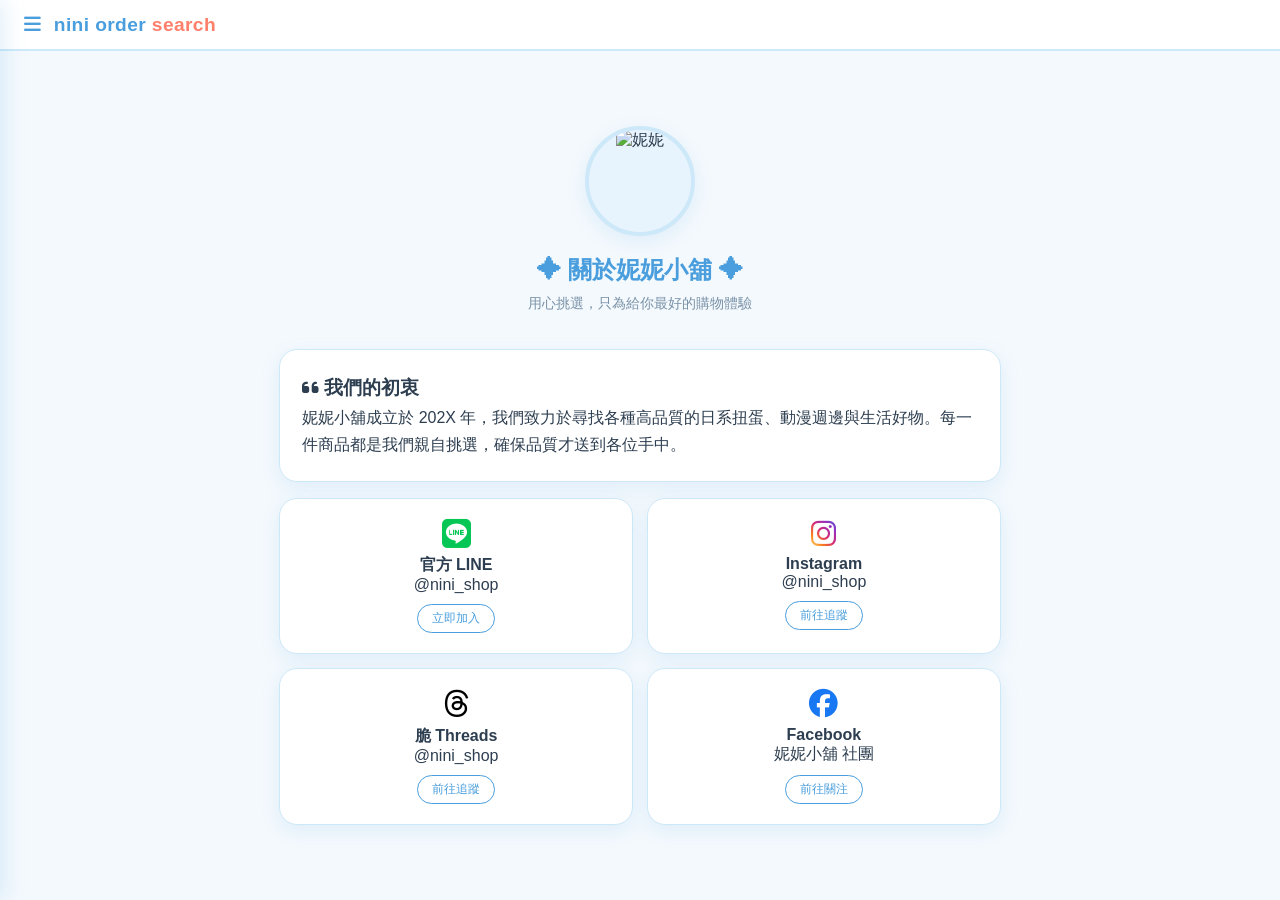
==== commit dd1095f7: "20260811 1802 20260811 1802" ====
--- a/about.html
+++ b/about.html
@@ -4,7 +4,7 @@
     <meta charset="UTF-8">
     <meta name="viewport" content="width=device-width, initial-scale=1.0">
     <title>關於我們 | 妮妮訂單查詢</title>
-    <link rel="stylesheet" href="https://cdnjs.cloudflare.com/ajax/libs/font-awesome/6.0.0/css/all.min.css">
+    <link rel="stylesheet" href="https://cdnjs.cloudflare.com/ajax/libs/font-awesome/6.5.1/css/all.min.css">
     <link rel="stylesheet" href="style.css">
 </head>
 <body>
@@ -24,6 +24,15 @@
             <li><a href="shop.html"><i class="fas fa-shopping-bag"></i> 現貨賣場</a></li>
             <li><a href="about.html" class="active"><i class="fas fa-info-circle"></i> 關於我們</a></li>
         </ul>
+        <div class="menu-footer">
+            <p>有問題嗎？找妮妮</p>
+            <!-- 社群連結：改這裡的 href 換成你的網址 -->
+            <div class="social-links">
+                <a href="#" title="官方LINE"><i class="fab fa-line ico-line"></i></a>
+                <a href="#" title="Instagram"><i class="fab fa-instagram ico-ig"></i></a>
+                <a href="#" title="脆 Threads"><i class="fab fa-threads ico-threads"></i></a>
+            </div>
+        </div>
     </nav>
 
     <main class="main-content">
@@ -42,15 +51,28 @@
                     <p>妮妮小舖成立於 202X 年，我們致力於尋找各種高品質的日系扭蛋、動漫週邊與生活好物。每一件商品都是我們親自挑選，確保品質才送到各位手中。</p>
                 </div>
 
+                <!-- 社群連結：改每張卡的帳號文字 <p> 和按鈕 <a href="..."> -->
                 <div class="contact-grid">
                     <div class="contact-item">
-                        <i class="fab fa-line"></i>
+                        <i class="fab fa-line ico-line"></i>
                         <h4>官方 LINE</h4>
                         <p>@nini_shop</p>
                         <a href="#" class="btn-outline">立即加入</a>
                     </div>
                     <div class="contact-item">
-                        <i class="fab fa-facebook"></i>
+                        <i class="fab fa-instagram ico-ig"></i>
+                        <h4>Instagram</h4>
+                        <p>@nini_shop</p>
+                        <a href="#" class="btn-outline">前往追蹤</a>
+                    </div>
+                    <div class="contact-item">
+                        <i class="fab fa-threads ico-threads"></i>
+                        <h4>脆 Threads</h4>
+                        <p>@nini_shop</p>
+                        <a href="#" class="btn-outline">前往追蹤</a>
+                    </div>
+                    <div class="contact-item">
+                        <i class="fab fa-facebook ico-fb"></i>
                         <h4>Facebook</h4>
                         <p>妮妮小舖 社團</p>
                         <a href="#" class="btn-outline">前往關注</a>
--- a/style.css
+++ b/style.css
@@ -130,6 +130,16 @@
 .social-links { display: flex; justify-content: center; gap: 20px; font-size: 1.4rem; }
 .social-links a { color: var(--primary); }
 
+/* ── 社群品牌色（正確官方色，footer 與關於我們共用） ── */
+.ico-line   { color: #06C755 !important; }                 /* LINE 綠 */
+.ico-fb     { color: #1877F2 !important; }                 /* Facebook 藍 */
+.ico-threads{ color: #000000 !important; }                 /* 脆 Threads 黑 */
+.ico-ig {                                                   /* IG 官方漸層 */
+    background: linear-gradient(45deg,#feda75 0%,#fa7e1e 25%,#d62976 50%,#962fbf 75%,#4f5bd5 100%);
+    -webkit-background-clip: text; background-clip: text;
+    -webkit-text-fill-color: transparent; color: transparent;
+}
+
 /* ── 主內容 ── */
 .main-content {
     max-width: 800px;
@@ -562,7 +572,7 @@
 .filter-chip[data-status="運回中"]:has(input:checked)  { background: #fefce8; color: #a16207; border-color: #fde047; font-weight: 700; }
 .filter-chip[data-status="已購入"]:has(input:checked)  { background: #faf5ff; color: #7c3aed; border-color: #c4b5fd; font-weight: 700; }
 .filter-chip[data-status="待採買"]:has(input:checked)  { background: #fff7ed; color: #c2410c; border-color: #fdba74; font-weight: 700; }
-.filter-chip[data-status="已取消"]:has(input:checked)  { background: #f8fafc; color: #94a3b8; border-color: #cbd5e1; font-weight: 700; }
+.filter-chip[data-status="已取消"]:has(input:checked)  { background: #e2e8f0; color: #1e293b; border-color: #94a3b8; font-weight: 700; }
 
 /* ── Toast 提示 ── */
 #toast {
